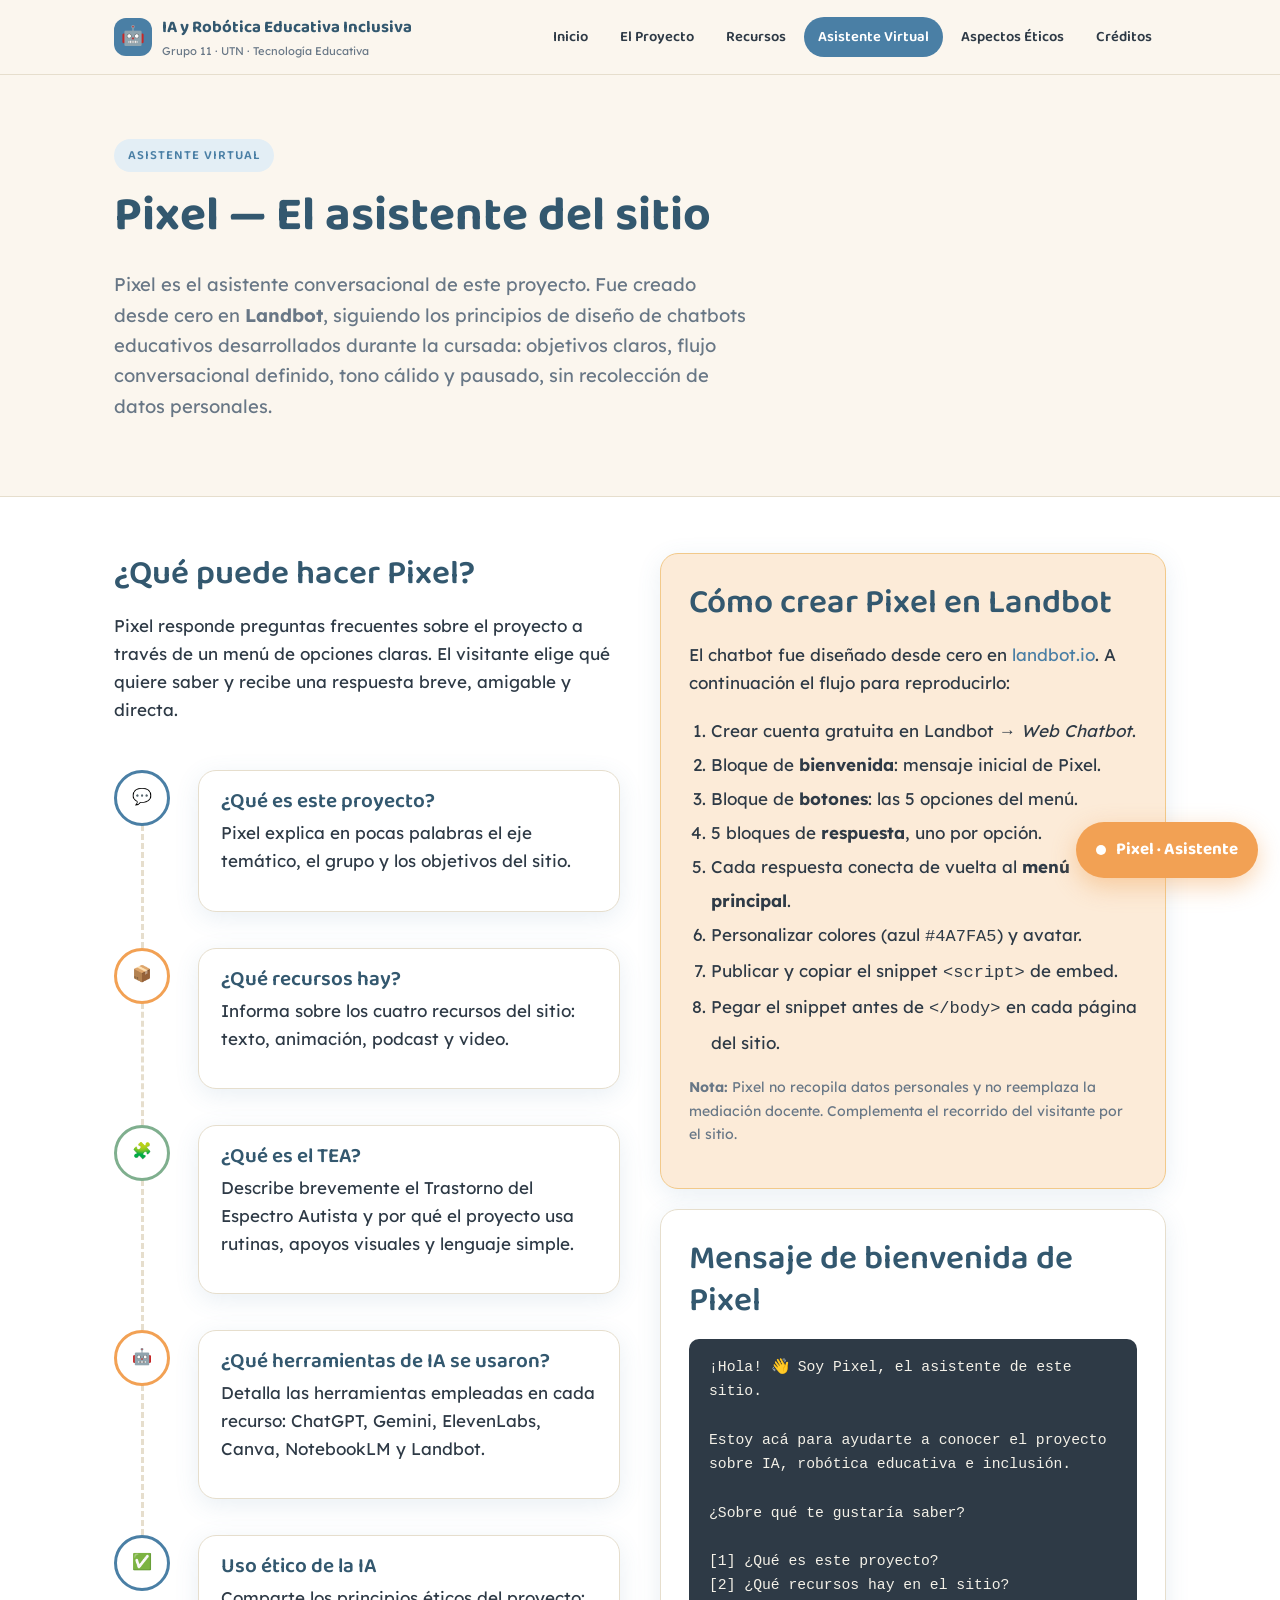
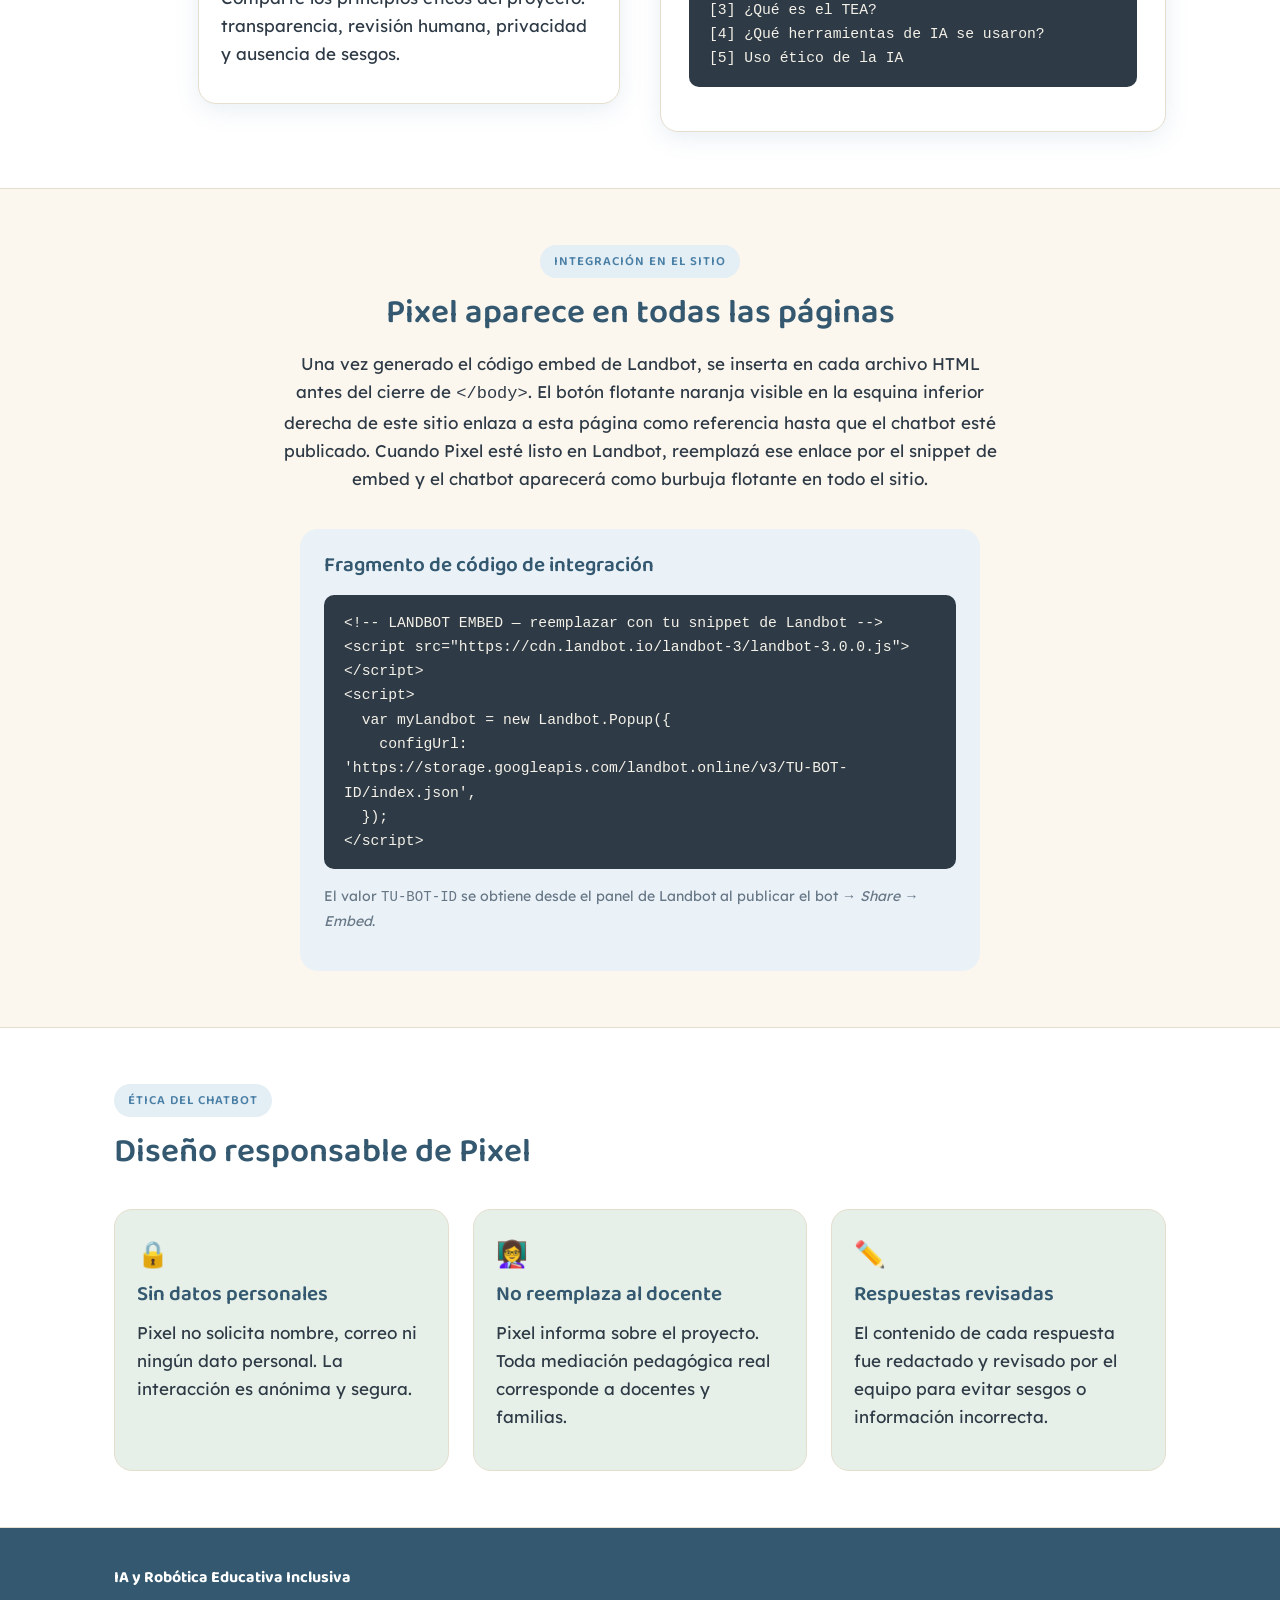
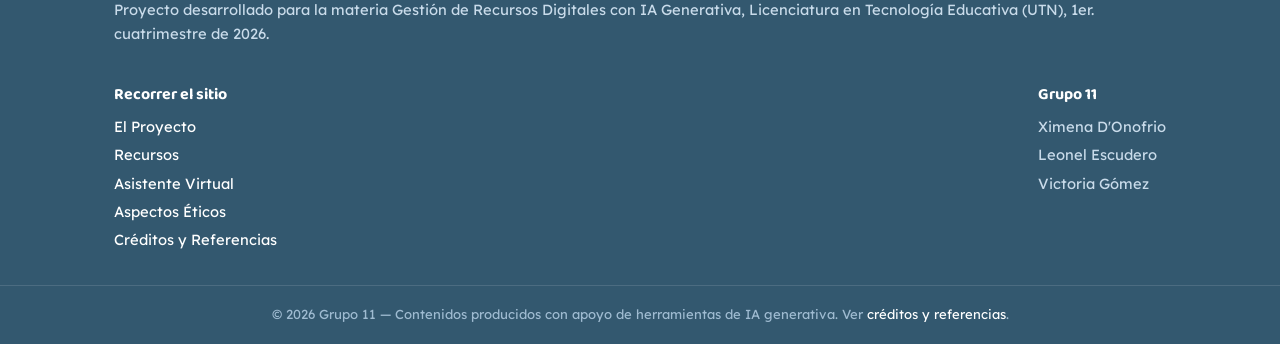
==== asistente.html @ b20682aa "Add files via upload" ====
<!DOCTYPE html>
<html lang="es">
<head>
  <meta charset="UTF-8">
  <meta name="viewport" content="width=device-width, initial-scale=1.0">
  <title>Asistente Virtual · IA y Robótica Educativa Inclusiva</title>
  <meta name="description" content="Pixel, el asistente conversacional del proyecto, creado en Landbot. Responde preguntas sobre IA, robótica educativa e inclusión.">
  <link rel="preconnect" href="https://fonts.googleapis.com">
  <link rel="preconnect" href="https://fonts.gstatic.com" crossorigin>
  <link href="https://fonts.googleapis.com/css2?family=Baloo+2:wght@500;600;700&family=Lexend:wght@300;400;500;600&display=swap" rel="stylesheet">
  <link rel="stylesheet" href="assets/css/style.css">
</head>
<body>
  <header class="site-header">
    <nav class="nav">
      <a href="index.html" class="brand">
        <span class="brand-badge" aria-hidden="true">🤖</span>
        <span>IA y Robótica Educativa Inclusiva
          <small>Grupo 11 · UTN · Tecnología Educativa</small>
        </span>
      </a>
      <button class="nav-toggle" aria-label="Abrir menú de navegación" aria-expanded="false">☰</button>
      <div class="nav-links">
        <a href="index.html">Inicio</a>
        <a href="proyecto.html">El Proyecto</a>
        <a href="recursos.html">Recursos</a>
        <a href="asistente.html" class="active" aria-current="page">Asistente Virtual</a>
        <a href="etica.html">Aspectos Éticos</a>
        <a href="creditos.html">Créditos</a>
      </div>
    </nav>
  </header>

  <main>

    <section class="hero">
      <div class="container">
        <span class="eyebrow">Asistente Virtual</span>
        <h1>Pixel — El asistente del sitio</h1>
        <p class="lead">
          Pixel es el asistente conversacional de este proyecto. Fue creado desde cero en
          <strong>Landbot</strong>, siguiendo los principios de diseño de chatbots educativos
          desarrollados durante la cursada: objetivos claros, flujo conversacional definido,
          tono cálido y pausado, sin recolección de datos personales.
        </p>
      </div>
    </section>

    <section class="section section-alt">
      <div class="container grid grid-2" style="gap:40px;align-items:start;">
        <div>
          <h2>¿Qué puede hacer Pixel?</h2>
          <p>
            Pixel responde preguntas frecuentes sobre el proyecto a través de un menú
            de opciones claras. El visitante elige qué quiere saber y recibe una respuesta
            breve, amigable y directa.
          </p>

          <div class="sendero" style="margin-top:28px;">
            <div class="sendero-item">
              <div class="num" style="font-size:1rem;">💬</div>
              <div class="sendero-card">
                <h3>¿Qué es este proyecto?</h3>
                <p>Pixel explica en pocas palabras el eje temático, el grupo y los objetivos del sitio.</p>
              </div>
            </div>
            <div class="sendero-item">
              <div class="num" style="font-size:1rem;">📦</div>
              <div class="sendero-card">
                <h3>¿Qué recursos hay?</h3>
                <p>Informa sobre los cuatro recursos del sitio: texto, animación, podcast y video.</p>
              </div>
            </div>
            <div class="sendero-item">
              <div class="num" style="font-size:1rem;">🧩</div>
              <div class="sendero-card">
                <h3>¿Qué es el TEA?</h3>
                <p>Describe brevemente el Trastorno del Espectro Autista y por qué el proyecto
                usa rutinas, apoyos visuales y lenguaje simple.</p>
              </div>
            </div>
            <div class="sendero-item">
              <div class="num" style="font-size:1rem;">🤖</div>
              <div class="sendero-card">
                <h3>¿Qué herramientas de IA se usaron?</h3>
                <p>Detalla las herramientas empleadas en cada recurso: ChatGPT, Gemini, ElevenLabs, Canva, NotebookLM y Landbot.</p>
              </div>
            </div>
            <div class="sendero-item">
              <div class="num" style="font-size:1rem;">✅</div>
              <div class="sendero-card">
                <h3>Uso ético de la IA</h3>
                <p>Comparte los principios éticos del proyecto: transparencia, revisión humana, privacidad y ausencia de sesgos.</p>
              </div>
            </div>
          </div>
        </div>

        <div>
          <div class="card" style="background:var(--sun-tint);border-color:#f2c98a;">
            <h2>Cómo crear Pixel en Landbot</h2>
            <p>El chatbot fue diseñado desde cero en <a href="https://landbot.io" target="_blank" rel="noopener">landbot.io</a>. A continuación el flujo para reproducirlo:</p>
            <ol style="padding-left:1.3em;margin:16px 0;line-height:2;">
              <li>Crear cuenta gratuita en Landbot → <em>Web Chatbot</em>.</li>
              <li>Bloque de <strong>bienvenida</strong>: mensaje inicial de Pixel.</li>
              <li>Bloque de <strong>botones</strong>: las 5 opciones del menú.</li>
              <li>5 bloques de <strong>respuesta</strong>, uno por opción.</li>
              <li>Cada respuesta conecta de vuelta al <strong>menú principal</strong>.</li>
              <li>Personalizar colores (azul <code>#4A7FA5</code>) y avatar.</li>
              <li>Publicar y copiar el snippet <code>&lt;script&gt;</code> de embed.</li>
              <li>Pegar el snippet antes de <code>&lt;/body&gt;</code> en cada página del sitio.</li>
            </ol>
            <p class="small"><strong>Nota:</strong> Pixel no recopila datos personales y no reemplaza la mediación docente. Complementa el recorrido del visitante por el sitio.</p>
          </div>

          <div class="card" style="margin-top:20px;">
            <h2>Mensaje de bienvenida de Pixel</h2>
            <div class="prompt-box">¡Hola! 👋 Soy Pixel, el asistente de este sitio.

Estoy acá para ayudarte a conocer el proyecto sobre IA, robótica educativa e inclusión.

¿Sobre qué te gustaría saber?

[1] ¿Qué es este proyecto?
[2] ¿Qué recursos hay en el sitio?
[3] ¿Qué es el TEA?
[4] ¿Qué herramientas de IA se usaron?
[5] Uso ético de la IA</div>
          </div>
        </div>
      </div>
    </section>

    <section class="section">
      <div class="container">
        <div class="section-head center">
          <span class="eyebrow">Integración en el sitio</span>
          <h2>Pixel aparece en todas las páginas</h2>
          <p>
            Una vez generado el código embed de Landbot, se inserta en cada archivo HTML antes
            del cierre de <code>&lt;/body&gt;</code>. El botón flotante naranja visible en la
            esquina inferior derecha de este sitio enlaza a esta página como referencia hasta
            que el chatbot esté publicado. Cuando Pixel esté listo en Landbot, reemplazá ese
            enlace por el snippet de embed y el chatbot aparecerá como burbuja flotante en todo
            el sitio.
          </p>
        </div>
        <div class="card-flat" style="max-width:680px;margin:0 auto;">
          <h3>Fragmento de código de integración</h3>
          <div class="prompt-box">&lt;!-- LANDBOT EMBED — reemplazar con tu snippet de Landbot --&gt;
&lt;script src="https://cdn.landbot.io/landbot-3/landbot-3.0.0.js"&gt;&lt;/script&gt;
&lt;script&gt;
  var myLandbot = new Landbot.Popup({
    configUrl: 'https://storage.googleapis.com/landbot.online/v3/TU-BOT-ID/index.json',
  });
&lt;/script&gt;</div>
          <p class="small">El valor <code>TU-BOT-ID</code> se obtiene desde el panel de Landbot al publicar el bot → <em>Share → Embed</em>.</p>
        </div>
      </div>
    </section>

    <!-- CONSIDERACIONES ÉTICAS DEL CHATBOT -->
    <section class="section section-alt">
      <div class="container">
        <div class="section-head">
          <span class="eyebrow">Ética del chatbot</span>
          <h2>Diseño responsable de Pixel</h2>
        </div>
        <div class="grid grid-3">
          <div class="ethic-card">
            <span class="emoji">🔒</span>
            <h3>Sin datos personales</h3>
            <p>Pixel no solicita nombre, correo ni ningún dato personal. La interacción es anónima y segura.</p>
          </div>
          <div class="ethic-card">
            <span class="emoji">👩‍🏫</span>
            <h3>No reemplaza al docente</h3>
            <p>Pixel informa sobre el proyecto. Toda mediación pedagógica real corresponde a docentes y familias.</p>
          </div>
          <div class="ethic-card">
            <span class="emoji">✏️</span>
            <h3>Respuestas revisadas</h3>
            <p>El contenido de cada respuesta fue redactado y revisado por el equipo para evitar sesgos o información incorrecta.</p>
          </div>
        </div>
      </div>
    </section>

  </main>

  <footer class="site-footer">
    <div class="container">
      <div class="footer-col">
        <h4>IA y Robótica Educativa Inclusiva</h4>
        <p>Proyecto desarrollado para la materia Gestión de Recursos Digitales con IA Generativa, Licenciatura en Tecnología Educativa (UTN), 1er. cuatrimestre de 2026.</p>
      </div>
      <div class="footer-col">
        <h4>Recorrer el sitio</h4>
        <ul>
          <li><a href="proyecto.html">El Proyecto</a></li>
          <li><a href="recursos.html">Recursos</a></li>
          <li><a href="asistente.html">Asistente Virtual</a></li>
          <li><a href="etica.html">Aspectos Éticos</a></li>
          <li><a href="creditos.html">Créditos y Referencias</a></li>
        </ul>
      </div>
      <div class="footer-col">
        <h4>Grupo 11</h4>
        <ul>
          <li>Ximena D'Onofrio</li>
          <li>Leonel Escudero</li>
          <li>Victoria Gómez</li>
        </ul>
      </div>
    </div>
    <div class="footer-bottom">
      © 2026 Grupo 11 — Contenidos producidos con apoyo de herramientas de IA generativa. Ver <a href="creditos.html">créditos y referencias</a>.
    </div>
  </footer>

  <a href="asistente.html" class="pixel-fab" aria-label="Abrir el asistente virtual Pixel">
    <span class="dot" aria-hidden="true"></span> Pixel · Asistente
  </a>

  <script src="assets/js/main.js"></script>

</body>
</html>
---- assets/css/style.css ----
/* =========================================================
   IA y Robótica Educativa Inclusiva — Grupo 11
   Sistema visual: "El Sendero" — un recorrido de pasos,
   inspirado en las tarjetas de rutina visual (Paso 1, 2, 3...)
   creadas por el grupo para niños con TEA.
   ========================================================= */

:root {
  /* Paleta */
  --cream:      #FBF6EE;
  --paper:      #FFFFFF;
  --sky:        #EAF2F8;
  --line:       #E6DECD;

  --ink:        #2E3A46;
  --ink-soft:   #687786;

  --blue:       #4A7FA5;
  --blue-dark:  #33586F;
  --blue-tint:  #E3EEF5;

  --sun:        #F2A154;
  --sun-tint:   #FCEBD8;

  --leaf:       #7FAF8E;
  --leaf-tint:  #E6F0E8;

  --coral:      #E08585;
  --coral-tint: #FBE7E7;

  /* Tipografía */
  --font-display: "Baloo 2", "Segoe UI Rounded", sans-serif;
  --font-body: "Lexend", "Segoe UI", Arial, sans-serif;

  /* Layout */
  --radius: 18px;
  --radius-sm: 10px;
  --shadow: 0 6px 24px rgba(74, 127, 165, 0.12);
  --container: 1100px;
}

* { box-sizing: border-box; }

html { scroll-behavior: smooth; }

@media (prefers-reduced-motion: reduce) {
  html { scroll-behavior: auto; }
  * { animation-duration: 0.01ms !important; transition-duration: 0.01ms !important; }
}

body {
  margin: 0;
  font-family: var(--font-body);
  color: var(--ink);
  background: var(--cream);
  line-height: 1.65;
  font-size: 17px;
}

h1, h2, h3, h4 {
  font-family: var(--font-display);
  color: var(--blue-dark);
  line-height: 1.25;
  margin: 0 0 0.5em;
}

h1 { font-size: clamp(2rem, 4vw, 3rem); font-weight: 700; }
h2 { font-size: clamp(1.5rem, 3vw, 2.1rem); font-weight: 600; }
h3 { font-size: 1.3rem; font-weight: 600; }

p { margin: 0 0 1em; }

a { color: var(--blue); text-decoration: none; }
a:hover { text-decoration: underline; }

img { max-width: 100%; display: block; border-radius: var(--radius-sm); }

:focus-visible {
  outline: 3px solid var(--sun);
  outline-offset: 2px;
  border-radius: 4px;
}

.container {
  max-width: var(--container);
  margin: 0 auto;
  padding: 0 24px;
}

.eyebrow {
  display: inline-block;
  font-family: var(--font-display);
  font-weight: 600;
  font-size: 0.8rem;
  letter-spacing: 0.08em;
  text-transform: uppercase;
  color: var(--blue);
  background: var(--blue-tint);
  padding: 6px 14px;
  border-radius: 999px;
  margin-bottom: 14px;
}

/* =================== HEADER / NAV =================== */
.site-header {
  position: sticky;
  top: 0;
  z-index: 100;
  background: rgba(251, 246, 238, 0.92);
  backdrop-filter: blur(6px);
  border-bottom: 1px solid var(--line);
}

.nav {
  display: flex;
  align-items: center;
  justify-content: space-between;
  padding: 14px 24px;
  max-width: var(--container);
  margin: 0 auto;
  gap: 16px;
}

.brand {
  display: flex;
  align-items: center;
  gap: 10px;
  font-family: var(--font-display);
  font-weight: 700;
  color: var(--blue-dark);
  font-size: 1.05rem;
  white-space: nowrap;
}

.brand-badge {
  width: 38px; height: 38px;
  border-radius: 12px;
  background: var(--blue);
  color: #fff;
  display: flex; align-items: center; justify-content: center;
  font-size: 1.2rem;
  flex-shrink: 0;
}

.brand small {
  display: block;
  font-family: var(--font-body);
  font-weight: 400;
  font-size: 0.7rem;
  color: var(--ink-soft);
}

.nav-links {
  display: flex;
  gap: 4px;
  flex-wrap: wrap;
  align-items: center;
}

.nav-links a {
  font-family: var(--font-display);
  font-weight: 600;
  font-size: 0.92rem;
  color: var(--ink);
  padding: 8px 14px;
  border-radius: 999px;
  text-decoration: none;
  transition: background 0.15s, color 0.15s;
}

.nav-links a:hover { background: var(--blue-tint); color: var(--blue-dark); }
.nav-links a.active { background: var(--blue); color: #fff; }

.nav-toggle {
  display: none;
  background: var(--blue-tint);
  border: none;
  border-radius: var(--radius-sm);
  padding: 8px 12px;
  font-size: 1.3rem;
  cursor: pointer;
  color: var(--blue-dark);
}

@media (max-width: 820px) {
  .nav-toggle { display: inline-flex; }
  .nav-links {
    display: none;
    flex-direction: column;
    width: 100%;
    align-items: stretch;
    padding-top: 8px;
  }
  .nav-links.open { display: flex; }
  .nav-links a { padding: 12px 16px; }
  .nav { flex-wrap: wrap; }
}

/* =================== HERO =================== */
.hero {
  position: relative;
  overflow: hidden;
  padding: 64px 0 56px;
}

.hero-shape {
  position: absolute;
  inset: 0;
  z-index: 0;
  pointer-events: none;
}

.hero .container { position: relative; z-index: 1; }

.hero-grid {
  display: grid;
  gap: 40px;
  align-items: center;
}

@media (min-width: 860px) {
  .hero-grid.with-art { grid-template-columns: 1.2fr 1fr; }
}

.hero p.lead {
  font-size: 1.15rem;
  color: var(--ink-soft);
  max-width: 640px;
}

.btn {
  display: inline-flex;
  align-items: center;
  gap: 8px;
  font-family: var(--font-display);
  font-weight: 600;
  font-size: 0.98rem;
  padding: 12px 24px;
  border-radius: 999px;
  border: 2px solid transparent;
  cursor: pointer;
  text-decoration: none;
  transition: transform 0.15s, box-shadow 0.15s;
}

.btn:hover { transform: translateY(-2px); text-decoration: none; }

.btn-primary { background: var(--blue); color: #fff; box-shadow: 0 6px 18px rgba(74,127,165,0.3); }
.btn-primary:hover { box-shadow: 0 10px 22px rgba(74,127,165,0.38); }

.btn-sun { background: var(--sun); color: #fff; box-shadow: 0 6px 18px rgba(242,161,84,0.35); }

.btn-ghost { background: var(--paper); color: var(--blue-dark); border-color: var(--line); }

.btn-row { display: flex; gap: 12px; flex-wrap: wrap; margin-top: 28px; }

/* =================== SECTIONS =================== */
.section { padding: 56px 0; }
.section-tight { padding: 36px 0; }

.section-alt { background: var(--paper); border-top: 1px solid var(--line); border-bottom: 1px solid var(--line); }

.section-head { max-width: 720px; margin-bottom: 36px; }
.section-head.center { margin-left: auto; margin-right: auto; text-align: center; }

/* =================== CARDS =================== */
.card {
  background: var(--paper);
  border: 1px solid var(--line);
  border-radius: var(--radius);
  padding: 28px;
  box-shadow: var(--shadow);
}

.card-flat {
  background: var(--sky);
  border-radius: var(--radius);
  padding: 24px;
}

.grid { display: grid; gap: 24px; }
.grid-2 { grid-template-columns: repeat(auto-fit, minmax(280px, 1fr)); }
.grid-3 { grid-template-columns: repeat(auto-fit, minmax(240px, 1fr)); }
.grid-4 { grid-template-columns: repeat(auto-fit, minmax(220px, 1fr)); }

/* =================== EL SENDERO (signature) =================== */
.sendero {
  position: relative;
  display: flex;
  flex-direction: column;
  gap: 0;
  counter-reset: paso;
}

.sendero-item {
  position: relative;
  display: grid;
  grid-template-columns: 64px 1fr;
  gap: 20px;
  padding: 18px 0;
}

.sendero-item .num {
  width: 56px; height: 56px;
  border-radius: 50%;
  background: var(--paper);
  border: 3px solid var(--blue);
  color: var(--blue-dark);
  font-family: var(--font-display);
  font-weight: 700;
  font-size: 1.3rem;
  display: flex; align-items: center; justify-content: center;
  position: relative; z-index: 1;
}

.sendero-item:nth-child(even) .num { border-color: var(--sun); color: var(--sun); }
.sendero-item:nth-child(3n) .num { border-color: var(--leaf); color: var(--leaf); }

.sendero-item:not(:last-child)::before {
  content: "";
  position: absolute;
  left: 27px;
  top: 64px;
  bottom: -18px;
  border-left: 3px dashed var(--line);
}

.sendero-card {
  background: var(--paper);
  border: 1px solid var(--line);
  border-radius: var(--radius);
  padding: 18px 22px;
  box-shadow: var(--shadow);
}

.sendero-card h3 { margin-bottom: 4px; }
.sendero-card a.card-link {
  font-family: var(--font-display);
  font-weight: 600;
  font-size: 0.9rem;
}

/* =================== RESOURCE CARDS =================== */
.resource-card {
  display: flex;
  flex-direction: column;
  gap: 12px;
  text-decoration: none;
  color: var(--ink);
}

.resource-icon {
  width: 52px; height: 52px;
  border-radius: 14px;
  display: flex; align-items: center; justify-content: center;
  font-size: 1.6rem;
  margin-bottom: 4px;
}

.icon-text   { background: var(--blue-tint); color: var(--blue-dark); }
.icon-anim   { background: var(--sun-tint);  color: var(--sun); }
.icon-audio  { background: var(--leaf-tint); color: var(--leaf); }
.icon-video  { background: var(--coral-tint); color: var(--coral); }
.icon-chat   { background: var(--sun-tint); color: var(--sun); }
.icon-ethic  { background: var(--leaf-tint); color: var(--leaf); }

.resource-card .tag {
  font-family: var(--font-display);
  font-weight: 600;
  font-size: 0.75rem;
  letter-spacing: 0.04em;
  text-transform: uppercase;
  color: var(--ink-soft);
}

.resource-card h3 { margin-bottom: 4px; color: var(--blue-dark); }

/* =================== MEDIA EMBED =================== */
.media-frame {
  position: relative;
  border-radius: var(--radius);
  overflow: hidden;
  box-shadow: var(--shadow);
  background: var(--ink);
}

.media-frame.ratio-16-9 { aspect-ratio: 16 / 9; }
.media-frame iframe { width: 100%; height: 100%; border: 0; display: block; }

/* =================== CREDIT BOX =================== */
.credit-box {
  background: var(--sky);
  border-radius: var(--radius);
  padding: 22px 26px;
  margin: 24px 0;
}

.credit-box h3 { margin-bottom: 10px; color: var(--blue-dark); }
.credit-box ul { margin: 0; padding-left: 1.2em; }
.credit-box li { margin-bottom: 6px; }

.prompt-box {
  background: var(--ink);
  color: #F4F1E8;
  border-radius: var(--radius-sm);
  padding: 16px 20px;
  font-family: "Courier New", monospace;
  font-size: 0.92rem;
  margin: 16px 0;
  white-space: pre-wrap;
}

/* =================== TIMELINE (texto académico, etc) =================== */
.toc-list { padding-left: 1.2em; }
.toc-list li { margin-bottom: 6px; }

/* =================== TABLE =================== */
table.styled {
  width: 100%;
  border-collapse: collapse;
  margin: 16px 0;
  background: var(--paper);
  border-radius: var(--radius-sm);
  overflow: hidden;
}
table.styled th, table.styled td {
  padding: 10px 14px;
  border: 1px solid var(--line);
  text-align: left;
  font-size: 0.95rem;
}
table.styled th {
  background: var(--blue-tint);
  color: var(--blue-dark);
  font-family: var(--font-display);
}

/* =================== ETHICS GRID =================== */
.ethic-card {
  border-radius: var(--radius);
  padding: 22px;
  background: var(--leaf-tint);
  border: 1px solid var(--line);
}
.ethic-card h3 { color: var(--blue-dark); }
.ethic-card .emoji { font-size: 1.6rem; margin-bottom: 8px; display: block; }

/* =================== TEAM =================== */
.team-list { display: flex; gap: 14px; flex-wrap: wrap; }
.team-pill {
  background: var(--paper);
  border: 1px solid var(--line);
  border-radius: 999px;
  padding: 10px 18px;
  font-family: var(--font-display);
  font-weight: 600;
  color: var(--blue-dark);
  font-size: 0.95rem;
}

/* =================== FOOTER =================== */
.site-footer {
  background: var(--blue-dark);
  color: #EAF2F8;
  padding: 40px 0 28px;
}
.site-footer a { color: #fff; }
.site-footer .container {
  display: flex;
  flex-wrap: wrap;
  justify-content: space-between;
  gap: 24px;
}
.footer-col h4 { color: #fff; font-size: 1rem; margin-bottom: 10px; }
.footer-col p, .footer-col li { color: #C9DBEA; font-size: 0.92rem; }
.footer-col ul { list-style: none; padding: 0; margin: 0; }
.footer-col li { margin-bottom: 4px; }
.footer-bottom {
  text-align: center;
  font-size: 0.82rem;
  color: #9FBBD1;
  margin-top: 28px;
  padding-top: 18px;
  border-top: 1px solid rgba(255,255,255,0.12);
}

/* =================== CHATBOT FLOATING BUTTON =================== */
.pixel-fab {
  position: fixed;
  bottom: 22px;
  right: 22px;
  z-index: 200;
  display: flex;
  align-items: center;
  gap: 10px;
  background: var(--sun);
  color: #fff;
  font-family: var(--font-display);
  font-weight: 700;
  padding: 14px 20px;
  border-radius: 999px;
  box-shadow: 0 8px 24px rgba(242,161,84,0.45);
  text-decoration: none;
  transition: transform 0.15s;
}
.pixel-fab:hover { transform: translateY(-3px) scale(1.03); text-decoration: none; }
.pixel-fab .dot {
  width: 10px; height: 10px; border-radius: 50%;
  background: #fff;
  box-shadow: 0 0 0 0 rgba(255,255,255,0.6);
  animation: pulse 2s infinite;
}
@keyframes pulse {
  0% { box-shadow: 0 0 0 0 rgba(255,255,255,0.6); }
  70% { box-shadow: 0 0 0 8px rgba(255,255,255,0); }
  100% { box-shadow: 0 0 0 0 rgba(255,255,255,0); }
}

/* =================== UTILITIES =================== */
.text-center { text-align: center; }
.mt-0 { margin-top: 0; }
.small { font-size: 0.88rem; color: var(--ink-soft); }
.divider { height: 1px; background: var(--line); margin: 32px 0; border: none; }

.faq-item { border-bottom: 1px solid var(--line); padding: 16px 0; }
.faq-item h3 { margin-bottom: 6px; font-size: 1.05rem; }
.faq-item p { margin: 0; color: var(--ink-soft); }
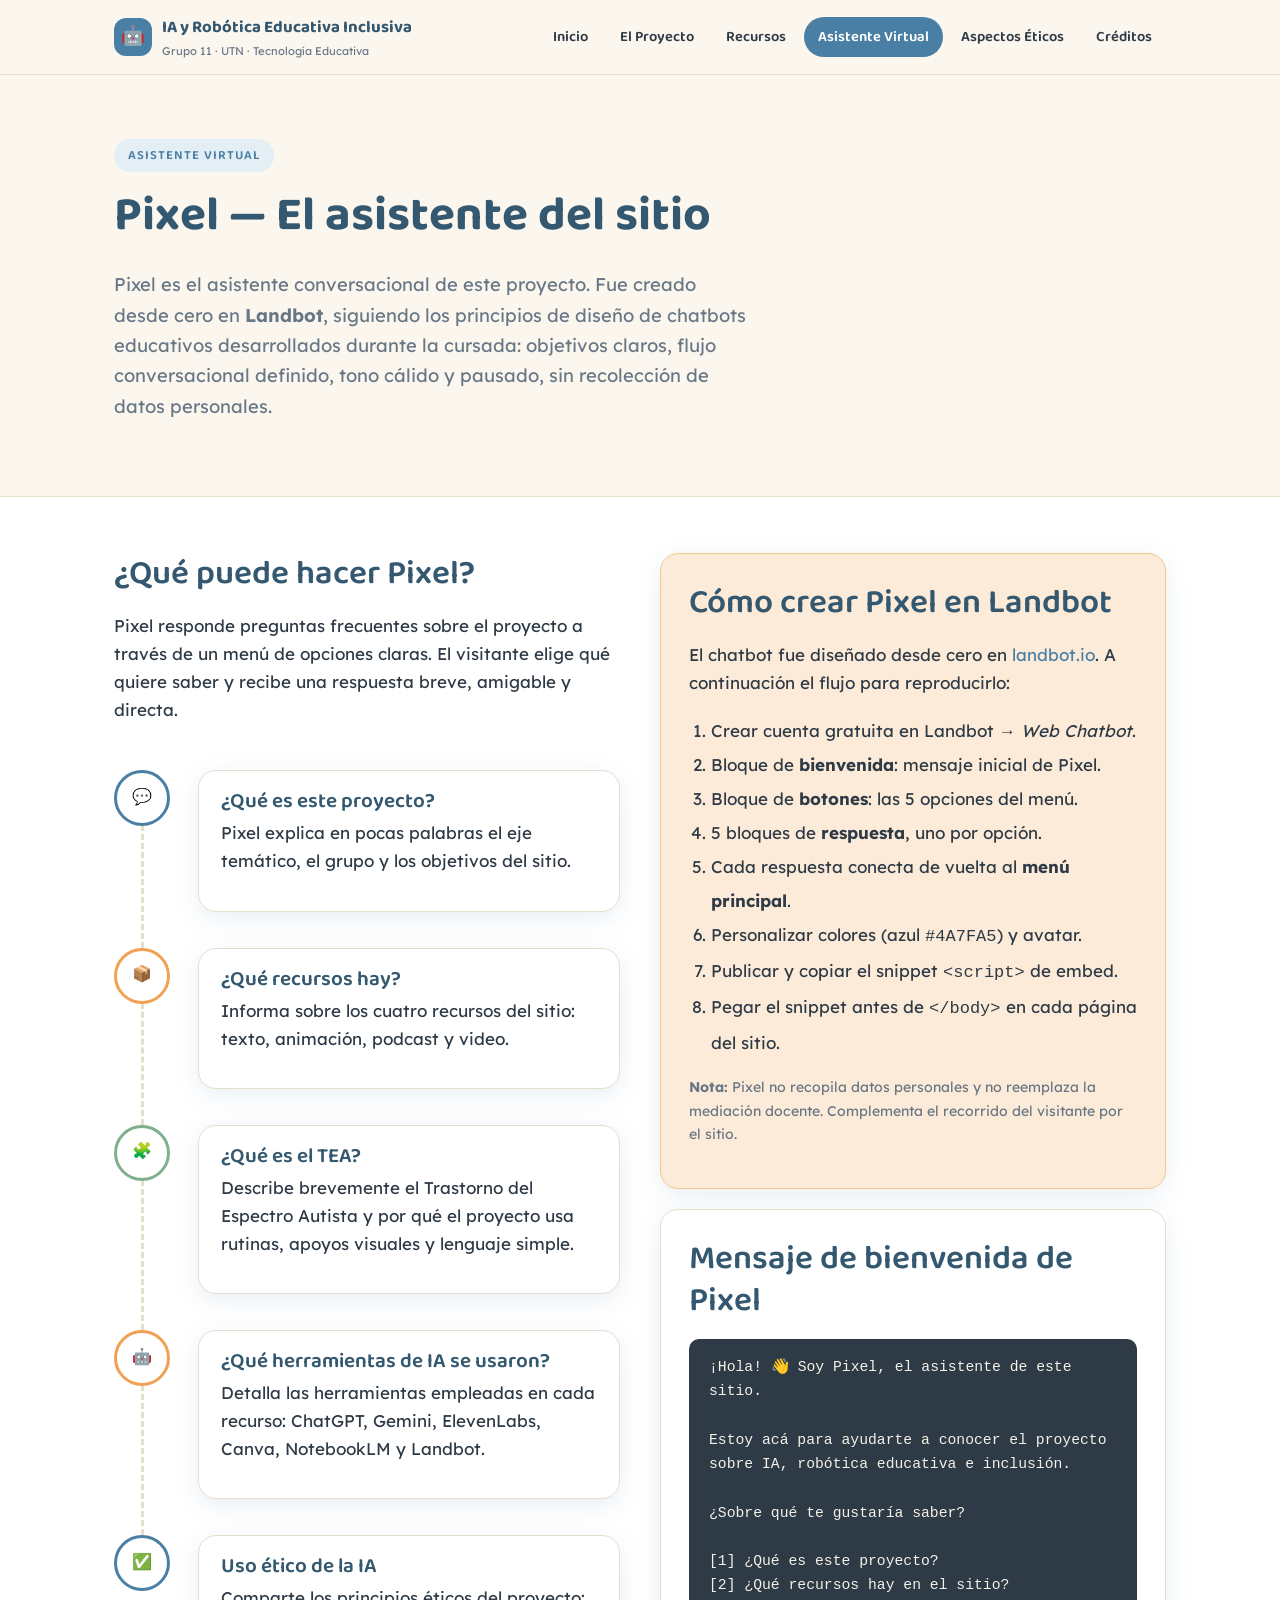
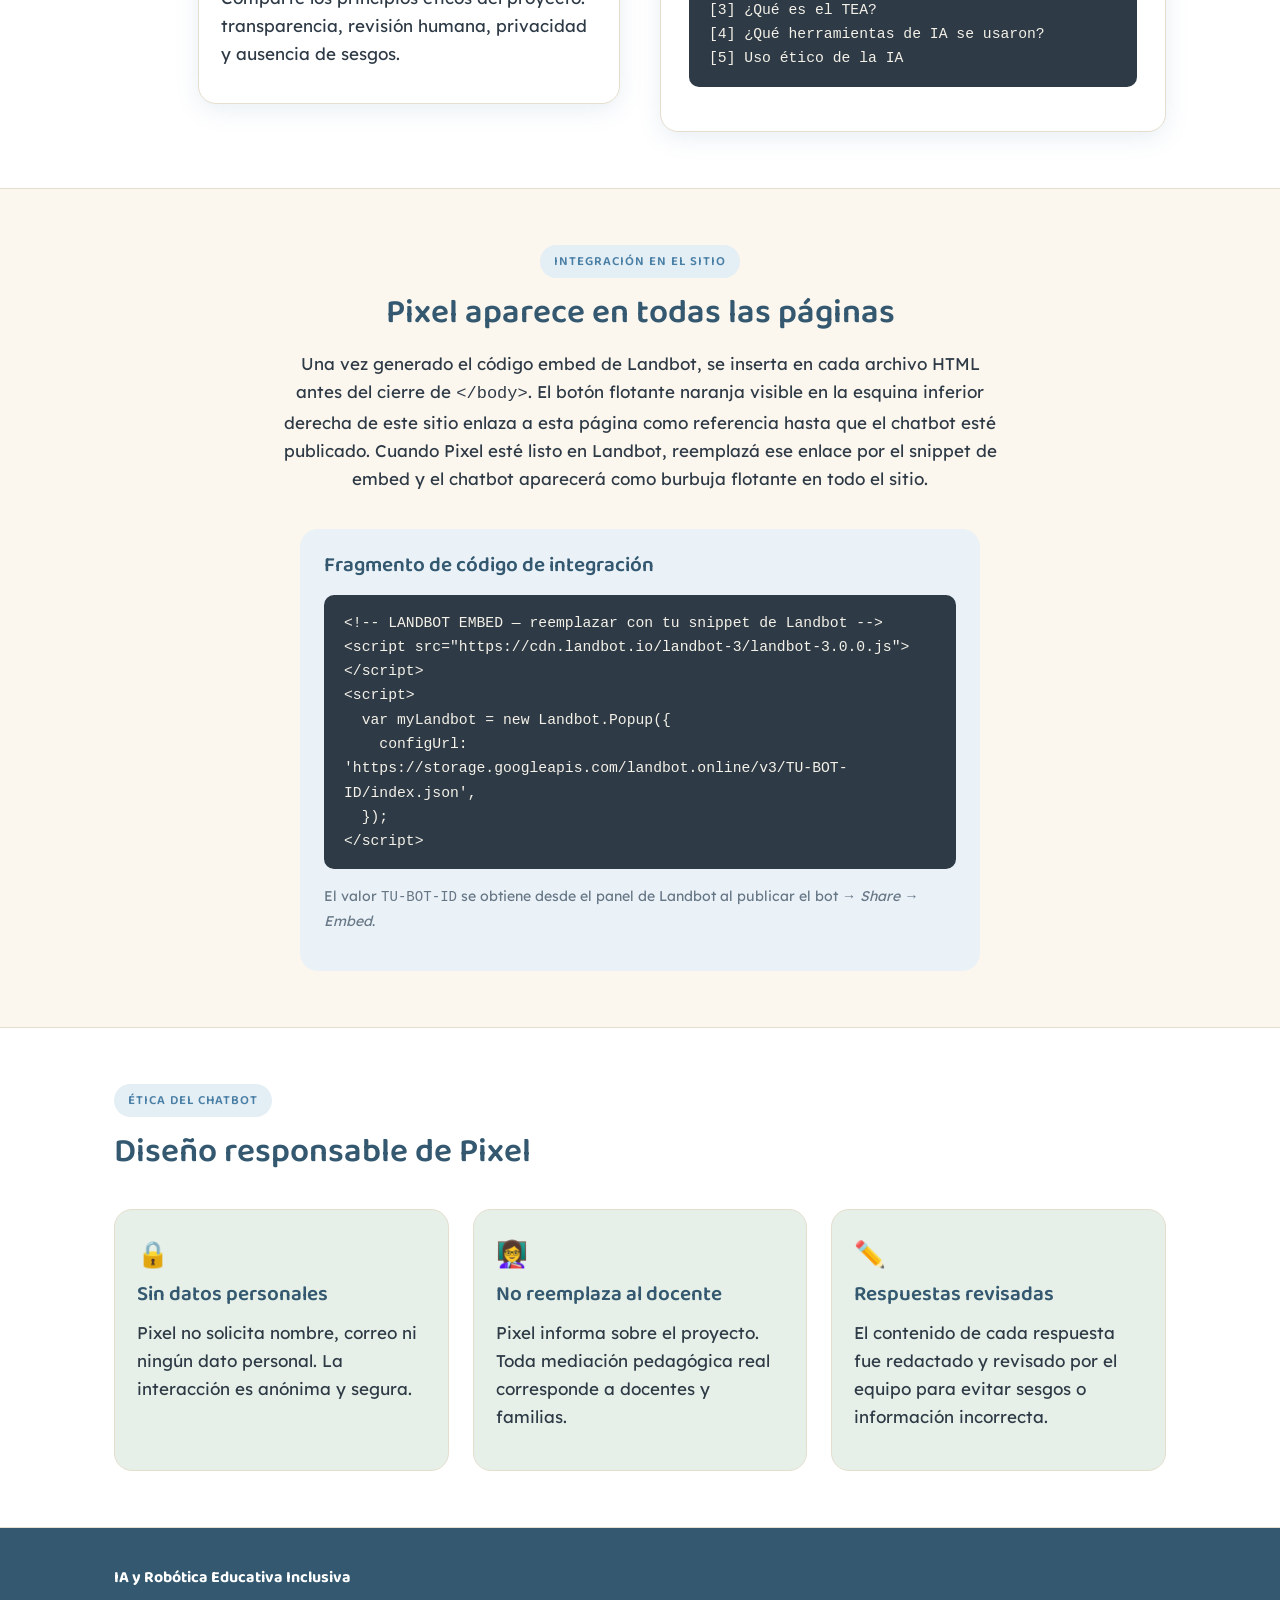
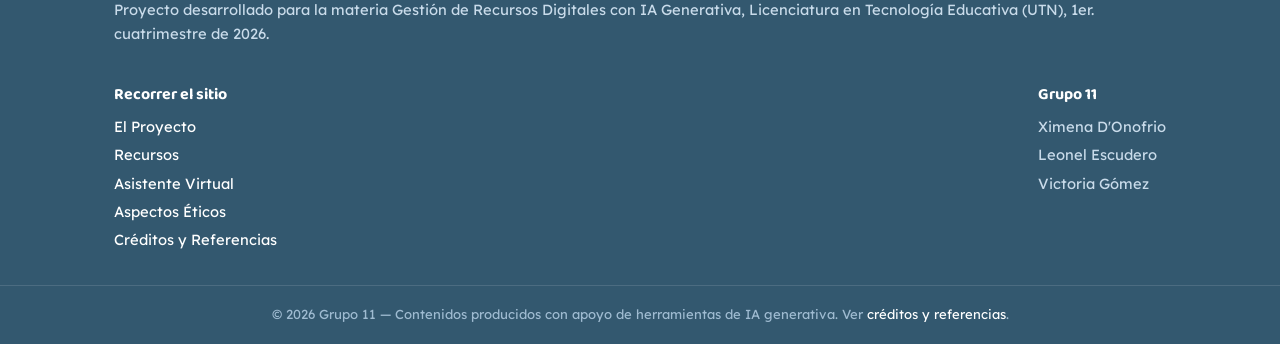
==== commit d0ffaf92: "Add files via upload" ====
--- a/asistente.html
+++ b/asistente.html
@@ -218,9 +218,23 @@
     </div>
   </footer>
 
-  <a href="asistente.html" class="pixel-fab" aria-label="Abrir el asistente virtual Pixel">
-    <span class="dot" aria-hidden="true"></span> Pixel · Asistente
-  </a>
+  <!-- LANDBOT EMBED — Pixel, asistente virtual -->
+  <script>
+    window.addEventListener("mouseover", function initLandbot() {
+      window.removeEventListener("mouseover", initLandbot, { once: true });
+      var s = document.createElement("script");
+      s.type = "text/javascript";
+      s.async = true;
+      s.addEventListener("load", function() {
+        var myLandbot = new Landbot.Popup({
+          configUrl: "https://storage.googleapis.com/landbot.online/v3/H-3460765-9A3RFW6H8RPKYJ37/index.json",
+        });
+      });
+      s.src = "https://cdn.landbot.io/landbot-3/landbot-3.0.0.js";
+      var x = document.getElementsByTagName("script")[0];
+      x.parentNode.insertBefore(s, x);
+    }, { once: true });
+  </script>
 
   <script src="assets/js/main.js"></script>
 
